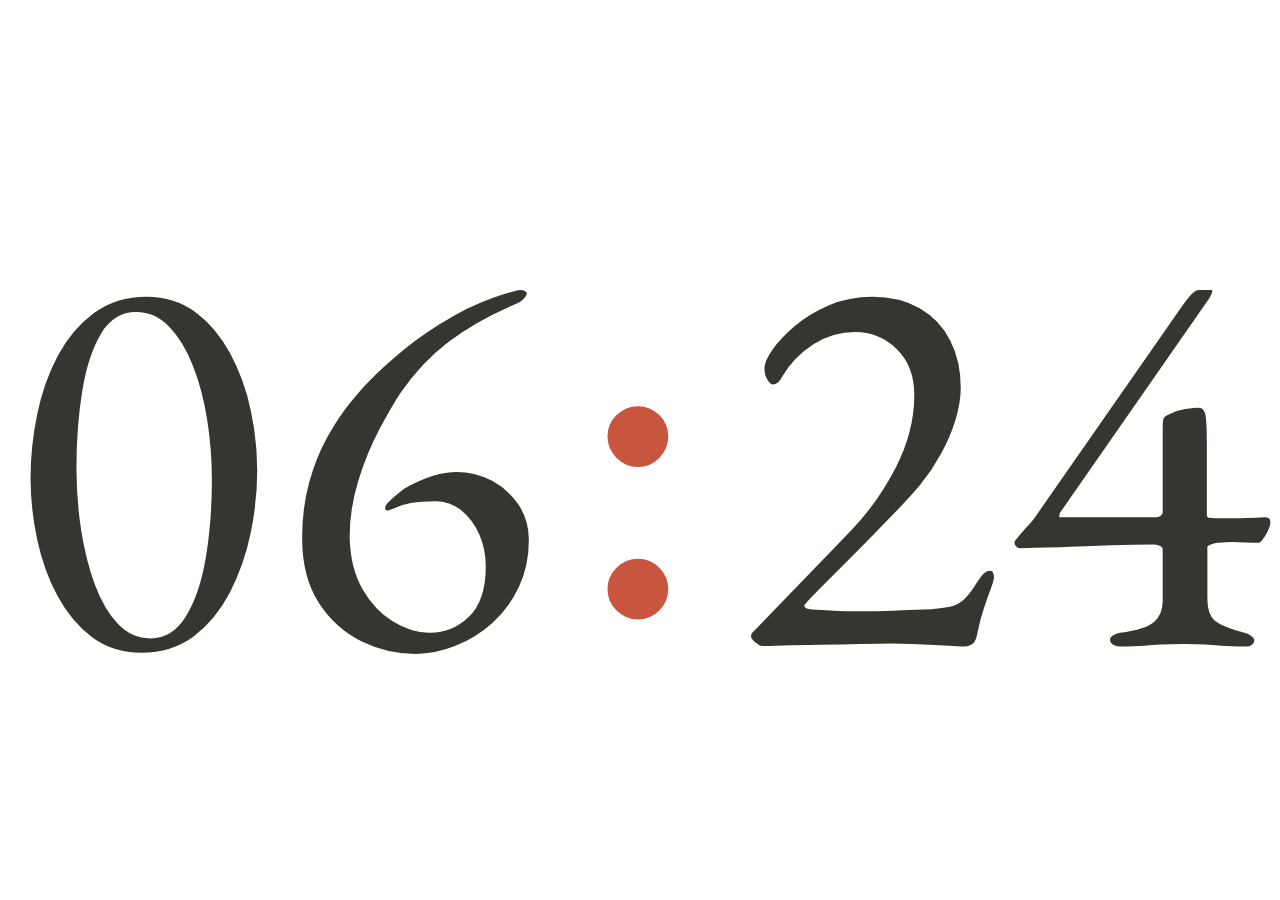
==== clock/index.html @ f42fbe76 "Merge date into clock, tighten layouts, rework settings page - clock: analog/digital/date can be com" ====
<!doctype html>
<html lang="ko">
<head>
<meta charset="utf-8">
<meta name="viewport" content="width=device-width, initial-scale=1">
<title>Clock</title>
<link rel="preconnect" href="https://fonts.googleapis.com">
<link rel="preconnect" href="https://fonts.gstatic.com" crossorigin>
<link rel="stylesheet" href="https://fonts.googleapis.com/css2?family=EB+Garamond:wght@400;500&family=Noto+Serif+KR:wght@400;500&display=swap">
<link rel="stylesheet" href="../shared/base.css">
<style>
  #app { display: inline-flex; align-items: center; line-height: 1; white-space: nowrap; }
  #app.column { flex-direction: column; }

  .stack { display: flex; flex-direction: column; align-items: center; gap: 0.12em; }
  .stack.start { align-items: flex-start; }
  .stack.end { align-items: flex-end; }

  .digital { display: flex; align-items: baseline; letter-spacing: 0.01em; }
  .colon { color: var(--accent); margin: 0 0.04em; transform: translateY(-0.06em); }
  .blink .colon { animation: blink 1s steps(1) infinite; }
  @keyframes blink { 50% { opacity: 0.15; } }
  .digital .small { font-size: 0.32em; color: var(--muted); margin-left: 0.2em; }
  .digital .ampm { margin: 0 0.25em 0 0; }

  /* 디지털과 함께일 때: 한 줄 / 날짜만 있을 때: 두 줄 */
  .date { font-size: 0.27em; color: var(--muted); letter-spacing: 0.03em; }
  .date .md { color: var(--text); }
  .date.solo { font-size: 1em; color: var(--text); text-align: center; letter-spacing: 0; }
  .date.solo .sub { display: block; font-size: 0.34em; color: var(--muted); margin-top: 0.3em; letter-spacing: 0.04em; }
  .date:not(.solo) .year { display: none; }
  .stack.start .date.solo { text-align: left; }
  .stack.end .date.solo { text-align: right; }

  .analog { position: relative; flex: none; }
  .analog svg { width: 100%; height: 100%; display: block; overflow: visible; }
  .analog .stack { position: absolute; left: 50%; top: 66%; transform: translate(-50%, -50%); }
  .tick { stroke: var(--muted); stroke-width: 1.2; stroke-linecap: round; }
  .tick.major { stroke: var(--text); stroke-width: 2; }
  .hand { stroke: var(--text); stroke-linecap: round; }
  .hand.second { stroke: var(--accent); stroke-width: 1.2; }
  .pin { fill: var(--accent); }
</style>
</head>
<body>
<div id="app"></div>
<script type="module">
  import { param, numParam, onVisible, pad } from '../shared/common.js';
  import { fit, autoFit } from '../shared/fit.js';

  // ── 옵션 ─────────────────────────────────────────────
  //   analog / digital / date = 0|1   표시할 요소
  //   pos = left|right|top|bottom|inside   글자(디지털·날짜) 기준 아날로그 위치
  //   datefirst=1   날짜를 디지털 위에
  //   gap=0.3       아날로그와 글자 사이 간격 (em)
  //   hand=0        아날로그 초침 숨김 / seconds=1 디지털 초 표시
  //   hour12=1, blink=0, lang=en, tz=Asia/Seoul
  const on = (k, d) => param(k, d) === '1';
  const legacy = param('style', '');                     // 이전 주소(?style=analog) 호환
  const show = {
    analog: on('analog', legacy === 'analog' ? '1' : '0'),
    digital: on('digital', legacy === 'analog' ? '0' : '1'),
    date: on('date', '0'),
  };
  const pos = param('pos', 'left');
  const dateFirst = on('datefirst', '0');
  const gap = numParam('gap', 0.3);
  const showHand = on('hand', '1');
  const showSeconds = on('seconds', '0');
  const hour12 = on('hour12', '0');
  const blink = on('blink', '1');
  const lang = param('lang', 'ko');
  const tz = param('tz', undefined);

  // ── 시간 ─────────────────────────────────────────────
  const partsFmt = new Intl.DateTimeFormat('en-GB', {
    timeZone: tz, hour: '2-digit', minute: '2-digit', second: '2-digit', hourCycle: 'h23',
  });
  function now() {
    const p = Object.fromEntries(partsFmt.formatToParts(new Date()).map((x) => [x.type, x.value]));
    return { h: Number(p.hour), m: Number(p.minute), s: Number(p.second) };
  }
  const locale = lang === 'en' ? 'en-US' : 'ko-KR';
  const dfmt = (o) => new Intl.DateTimeFormat(locale, { timeZone: tz, ...o });
  const mdFmt = dfmt({ month: 'long', day: 'numeric' });
  const yFmt = dfmt({ year: 'numeric' });
  const wdFmt = dfmt({ weekday: 'long' });

  // ── 구조 만들기 ───────────────────────────────────────
  const app = document.getElementById('app');
  const el = (tag, cls, html = '') => Object.assign(document.createElement(tag), { className: cls, innerHTML: html });

  const stack = el('div', `stack ${show.analog ? { left: 'start', right: 'end' }[pos] ?? '' : ''}`);
  const digital = show.digital && el('div', `digital${blink ? ' blink' : ''}`,
    `<span class="small ampm" ${hour12 ? '' : 'hidden'}></span><span class="hh"></span><span class="colon">:</span><span class="mm"></span><span class="small ss" ${showSeconds ? '' : 'hidden'}></span>`);
  const date = show.date && el('div', `date${show.digital ? '' : ' solo'}`,
    `<span class="md"></span> <span class="sub"><span class="year"></span><span class="year"> · </span><span class="wd accent"></span></span>`);
  for (const part of dateFirst ? [date, digital] : [digital, date]) if (part) stack.append(part);
  const hasText = show.digital || show.date;

  let analog = null;
  if (show.analog) {
    analog = el('div', 'analog');
    const ticks = Array.from({ length: 12 }, (_, i) => {
      const major = i % 3 === 0;
      return `<line class="tick${major ? ' major' : ''}" x1="100" y1="${major ? 8 : 10}" x2="100" y2="${major ? 20 : 16}" transform="rotate(${i * 30} 100 100)"/>`;
    }).join('');
    analog.innerHTML = `
      <svg viewBox="0 0 200 200" aria-label="analog clock">
        ${ticks}
        <line data-h class="hand" x1="100" y1="112" x2="100" y2="52" stroke-width="4"/>
        <line data-m class="hand" x1="100" y1="114" x2="100" y2="28" stroke-width="2.4"/>
        ${showHand ? '<line data-s class="hand second" x1="100" y1="120" x2="100" y2="22"/>' : ''}
        <circle class="pin" cx="100" cy="100" r="3"/>
      </svg>`;
  }

  // 배치
  if (analog && hasText && pos === 'inside') {
    analog.append(stack);
    app.append(analog);
  } else {
    const parts = [analog, hasText && stack].filter(Boolean);
    if (pos === 'right' || pos === 'bottom') parts.reverse();
    app.append(...parts);
    if (pos === 'top' || pos === 'bottom') app.classList.add('column');
    app.style.gap = `${gap}em`;
  }

  // 콜론 깜박임을 실제 초에 맞춤
  if (digital) digital.querySelector('.colon').style.animationDelay = `-${Date.now() % 1000}ms`;

  // ── 그리기 ───────────────────────────────────────────
  const set = (node, text) => { if (node && node.textContent !== text) node.textContent = text; };
  let lastDay = '';

  function render() {
    const { h, m, s } = now();
    if (digital) {
      set(digital.querySelector('.ampm'), h < 12 ? (lang === 'en' ? 'AM' : '오전') : (lang === 'en' ? 'PM' : '오후'));
      set(digital.querySelector('.hh'), hour12 ? String(h % 12 || 12) : pad(h));
      set(digital.querySelector('.mm'), pad(m));
      set(digital.querySelector('.ss'), pad(s));
    }
    if (analog) {
      const rot = (sel, deg) => analog.querySelector(sel)?.setAttribute('transform', `rotate(${deg} 100 100)`);
      rot('[data-h]', (h % 12) * 30 + m * 0.5);
      rot('[data-m]', m * 6 + s * 0.1);
      rot('[data-s]', s * 6);
    }
    if (date) {
      const d = new Date();
      const day = mdFmt.format(d) + yFmt.format(d);
      if (day !== lastDay) {
        lastDay = day;
        set(date.querySelector('.md'), mdFmt.format(d));
        set(date.querySelector('.year'), yFmt.format(d));
        set(date.querySelector('.wd'), wdFmt.format(d));
        layout();
      }
    }
  }

  // 아날로그 크기를 글자 덩어리에 맞춘 뒤 전체를 임베드에 꽉 채움
  function layout() {
    app.style.fontSize = '100px';
    if (analog) {
      stack.style.fontSize = '';
      const sw = stack.offsetWidth / 100, sh = stack.offsetHeight / 100;
      let d = 1;
      if (hasText) {
        if (pos === 'inside') {
          d = 4;
          stack.style.fontSize = `${Math.min((d * 0.46) / sw, (d * 0.2) / sh)}em`;
        } else if (pos === 'top' || pos === 'bottom') {
          d = Math.max(sw * 0.8, sh * 2);
        } else {
          d = Math.max(sh * 1.1, 1);
        }
      }
      analog.style.width = analog.style.height = `${d}em`;
    }
    fit(app);
  }

  render();
  autoFit(layout);
  function loop() {
    render();
    setTimeout(loop, 1000 - (Date.now() % 1000) + 5);
  }
  setTimeout(loop, 1000 - (Date.now() % 1000) + 5);
  onVisible(render);
</script>
</body>
</html>
---- shared/base.css ----
/* 공통 토큰 — 노션의 기본 글자색에 맞추고 배경은 항상 투명 */
:root {
  --text: rgb(55, 53, 47);
  --muted: rgba(55, 53, 47, 0.55);
  --line: rgba(55, 53, 47, 0.14);
  --accent: #c8553d;
  --serif: "EB Garamond", "Noto Serif KR", "Nanum Myeongjo", "AppleMyungjo", Georgia, serif;
}
@media (prefers-color-scheme: dark) {
  :root:not([data-theme="light"]) {
    --text: rgba(255, 255, 255, 0.86);
    --muted: rgba(255, 255, 255, 0.48);
    --line: rgba(255, 255, 255, 0.14);
  }
}
:root[data-theme="dark"] {
  --text: rgba(255, 255, 255, 0.86);
  --muted: rgba(255, 255, 255, 0.48);
  --line: rgba(255, 255, 255, 0.14);
}

*, *::before, *::after { box-sizing: border-box; }

html, body {
  margin: 0;
  height: 100%;
  background: transparent;
  color: var(--text);
  font-family: var(--serif);
  font-variant-numeric: lining-nums tabular-nums;
  -webkit-font-smoothing: antialiased;
  overflow: hidden;
  user-select: none;
}

body {
  display: grid;
  place-items: center;
  padding: 2px;
}

button {
  font: inherit;
  color: inherit;
  background: none;
  border: 0;
  padding: 0;
  cursor: pointer;
}

.muted { color: var(--muted); }
.accent { color: var(--accent); }
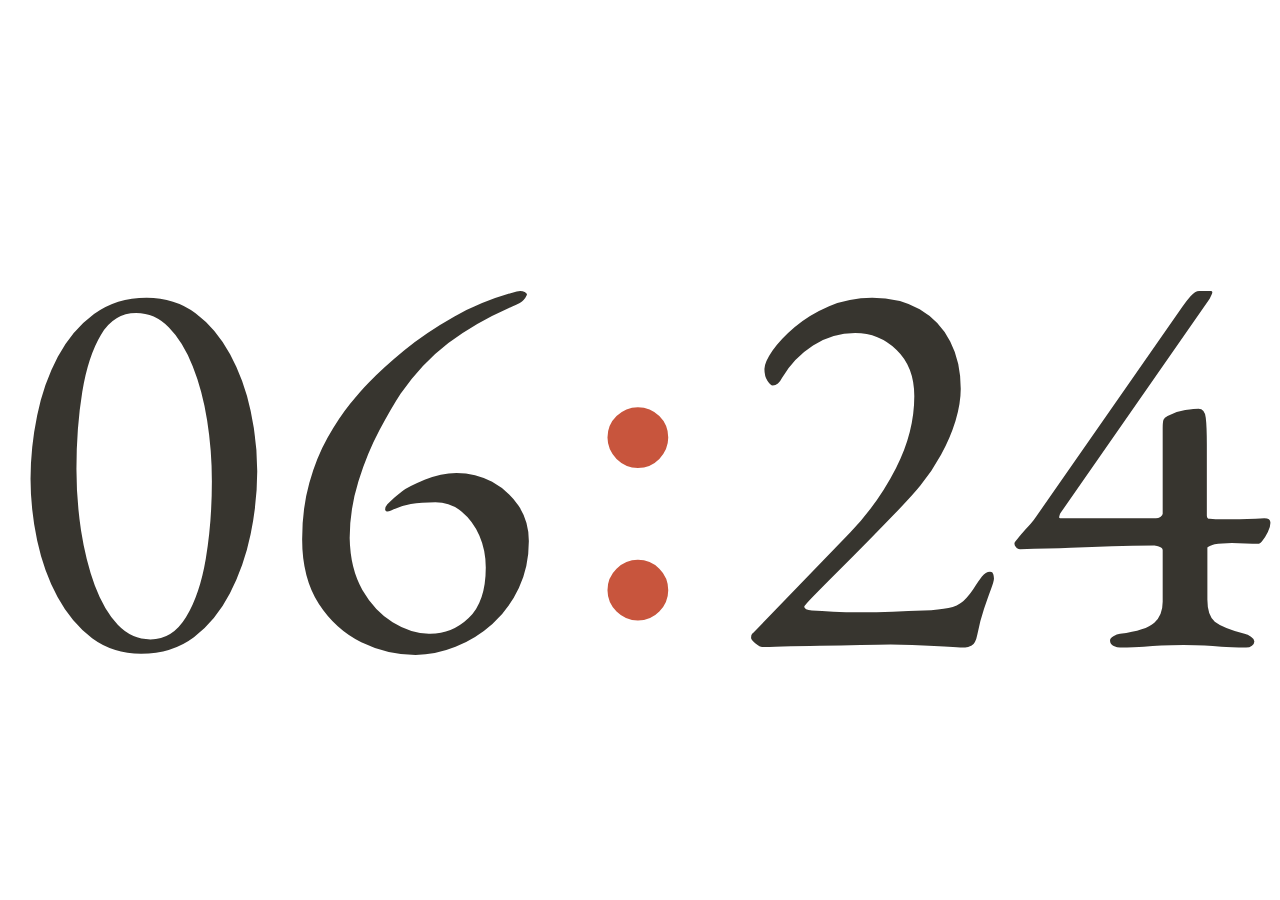
==== commit 69712495: "Clock: center date under hh:mm, smaller and tighter; softer colon blink Co-Authored-By: Claude Opus " ====
--- a/clock/index.html
+++ b/clock/index.html
@@ -12,25 +12,25 @@
   #app { display: inline-flex; align-items: center; line-height: 1; white-space: nowrap; }
   #app.column { flex-direction: column; }
 
-  .stack { display: flex; flex-direction: column; align-items: center; gap: 0.12em; }
-  .stack.start { align-items: flex-start; }
-  .stack.end { align-items: flex-end; }
+  .stack { display: flex; flex-direction: column; align-items: center; gap: 0.04em; }
 
-  .digital { display: flex; align-items: baseline; letter-spacing: 0.01em; }
+  .digital { display: flex; align-items: baseline; letter-spacing: 0.01em; line-height: 0.8; }  /* 숫자는 아래로 내려가는 획이 없어서 줄 높이를 줄임 */
   .colon { color: var(--accent); margin: 0 0.04em; transform: translateY(-0.06em); }
   .blink .colon { animation: blink 1s steps(1) infinite; }
-  @keyframes blink { 50% { opacity: 0.15; } }
+  @keyframes blink { 50% { opacity: 0.45; } }
   .digital .small { font-size: 0.32em; color: var(--muted); margin-left: 0.2em; }
   .digital .ampm { margin: 0 0.25em 0 0; }
+  /* 초·오전/오후와 같은 폭의 빈 자리를 반대편에 둬서 시:분이 정확히 가운데 오게 함 */
+  .digital .ghost { visibility: hidden; }
+  .digital .ss.ghost { margin: 0 0.2em 0 0; }
+  .digital .ampm.ghost { margin: 0 0 0 0.25em; }
 
   /* 디지털과 함께일 때: 한 줄 / 날짜만 있을 때: 두 줄 */
-  .date { font-size: 0.27em; color: var(--muted); letter-spacing: 0.03em; }
+  .date { font-size: 0.22em; color: var(--muted); letter-spacing: 0.03em; }
   .date .md { color: var(--text); }
   .date.solo { font-size: 1em; color: var(--text); text-align: center; letter-spacing: 0; }
   .date.solo .sub { display: block; font-size: 0.34em; color: var(--muted); margin-top: 0.3em; letter-spacing: 0.04em; }
   .date:not(.solo) .year { display: none; }
-  .stack.start .date.solo { text-align: left; }
-  .stack.end .date.solo { text-align: right; }
 
   .analog { position: relative; flex: none; }
   .analog svg { width: 100%; height: 100%; display: block; overflow: visible; }
@@ -90,9 +90,9 @@
   const app = document.getElementById('app');
   const el = (tag, cls, html = '') => Object.assign(document.createElement(tag), { className: cls, innerHTML: html });
 
-  const stack = el('div', `stack ${show.analog ? { left: 'start', right: 'end' }[pos] ?? '' : ''}`);
+  const stack = el('div', 'stack');
   const digital = show.digital && el('div', `digital${blink ? ' blink' : ''}`,
-    `<span class="small ampm" ${hour12 ? '' : 'hidden'}></span><span class="hh"></span><span class="colon">:</span><span class="mm"></span><span class="small ss" ${showSeconds ? '' : 'hidden'}></span>`);
+    `<span class="small ss ghost" ${showSeconds ? '' : 'hidden'}>00</span><span class="small ampm" ${hour12 ? '' : 'hidden'}></span><span class="hh"></span><span class="colon">:</span><span class="mm"></span><span class="small ss" ${showSeconds ? '' : 'hidden'}></span><span class="small ampm ghost" ${hour12 ? '' : 'hidden'}></span>`);
   const date = show.date && el('div', `date${show.digital ? '' : ' solo'}`,
     `<span class="md"></span> <span class="sub"><span class="year"></span><span class="year"> · </span><span class="wd accent"></span></span>`);
   for (const part of dateFirst ? [date, digital] : [digital, date]) if (part) stack.append(part);
@@ -137,10 +137,10 @@
   function render() {
     const { h, m, s } = now();
     if (digital) {
-      set(digital.querySelector('.ampm'), h < 12 ? (lang === 'en' ? 'AM' : '오전') : (lang === 'en' ? 'PM' : '오후'));
+      digital.querySelectorAll('.ampm').forEach((n) => set(n, h < 12 ? (lang === 'en' ? 'AM' : '오전') : (lang === 'en' ? 'PM' : '오후')));
       set(digital.querySelector('.hh'), hour12 ? String(h % 12 || 12) : pad(h));
       set(digital.querySelector('.mm'), pad(m));
-      set(digital.querySelector('.ss'), pad(s));
+      set(digital.querySelector('.ss:not(.ghost)'), pad(s));
     }
     if (analog) {
       const rot = (sel, deg) => analog.querySelector(sel)?.setAttribute('transform', `rotate(${deg} 100 100)`);
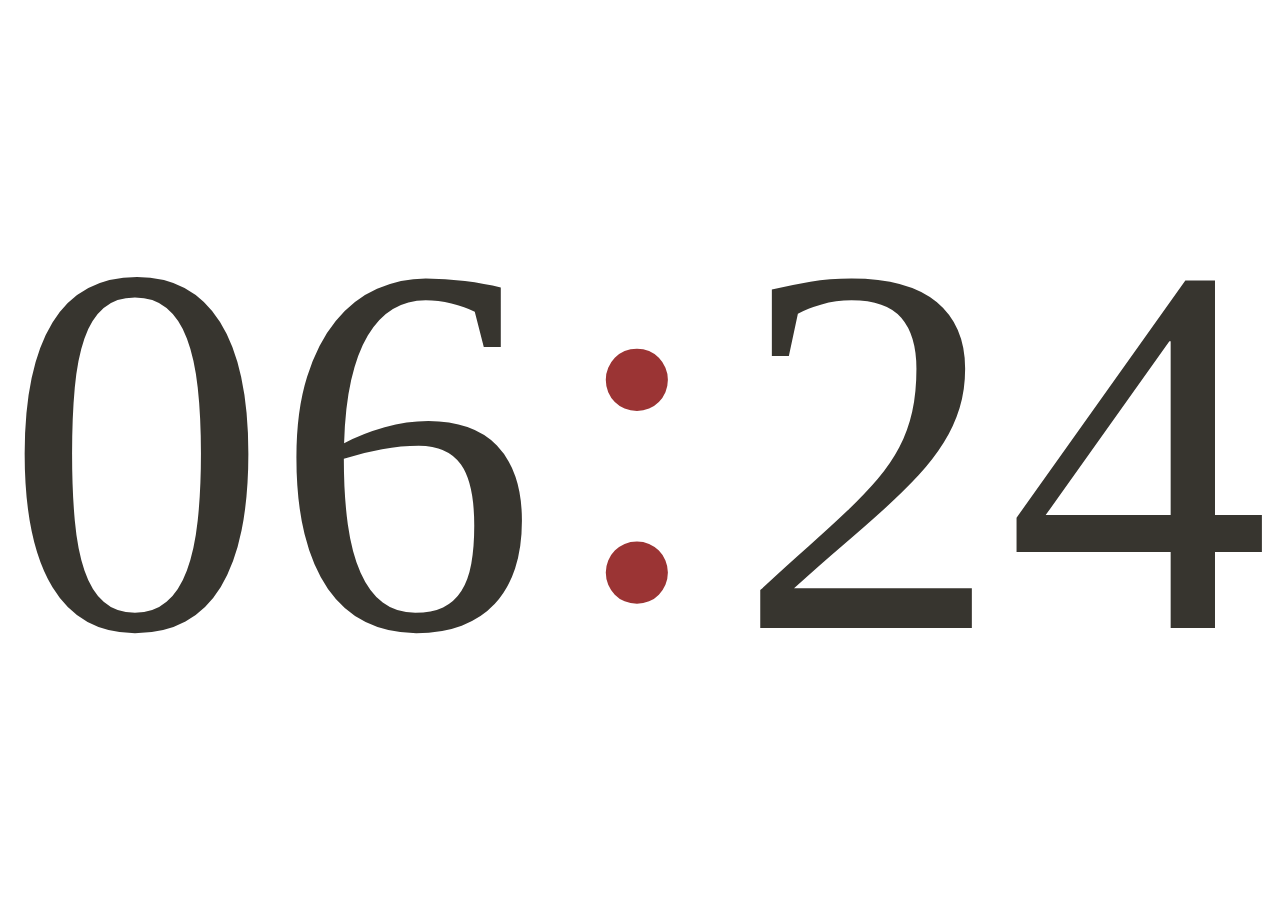
==== commit 7c986bee: "Design system: Times display numerals, RIDI Batang text, oxblood accent Adds accent-text for small a" ====
--- a/clock/index.html
+++ b/clock/index.html
@@ -6,35 +6,36 @@
 <title>Clock</title>
 <link rel="preconnect" href="https://fonts.googleapis.com">
 <link rel="preconnect" href="https://fonts.gstatic.com" crossorigin>
-<link rel="stylesheet" href="https://fonts.googleapis.com/css2?family=EB+Garamond:wght@400;500&family=Noto+Serif+KR:wght@400;500&display=swap">
+<link rel="stylesheet" href="https://fonts.googleapis.com/css2?family=Noto+Serif+KR:wght@400;500&family=Tinos:wght@400;700&display=swap">
 <link rel="stylesheet" href="../shared/base.css">
+<link rel="stylesheet" href="../shared/weather.css">
 <style>
+  /* 왼쪽 | (위 / 가운데 / 아래) | 오른쪽 — 왼쪽·오른쪽 칸은 전체 높이를 차지 */
   #app { display: inline-flex; align-items: center; line-height: 1; white-space: nowrap; }
-  #app.column { flex-direction: column; }
-
-  .stack { display: flex; flex-direction: column; align-items: center; gap: 0.04em; }
-
-  .digital { display: flex; align-items: baseline; letter-spacing: 0.01em; line-height: 0.8; }  /* 숫자는 아래로 내려가는 획이 없어서 줄 높이를 줄임 */
+  .col { display: flex; flex-direction: column; align-items: center; }
+  .slot { display: flex; flex-direction: column; align-items: center; gap: 0.1em; }
+  /* 디지털과 날짜가 붙어 있으면 더 가깝게 */
+  .item.digital + .item.date, .item.date + .item.digital { margin-top: -0.06em; }
+
+  .digital-face { font-family: var(--font-display); display: flex; align-items: baseline; letter-spacing: 0.01em; line-height: 0.8; }
   .colon { color: var(--accent); margin: 0 0.04em; transform: translateY(-0.06em); }
-  .blink .colon { animation: blink 1s steps(1) infinite; }
+  /* 1초 켜짐 · 1초 흐림 */
+  .blink .colon { animation: blink 2s steps(1) infinite; }
   @keyframes blink { 50% { opacity: 0.45; } }
-  .digital .small { font-size: 0.32em; color: var(--muted); margin-left: 0.2em; }
-  .digital .ampm { margin: 0 0.25em 0 0; }
-  /* 초·오전/오후와 같은 폭의 빈 자리를 반대편에 둬서 시:분이 정확히 가운데 오게 함 */
-  .digital .ghost { visibility: hidden; }
-  .digital .ss.ghost { margin: 0 0.2em 0 0; }
-  .digital .ampm.ghost { margin: 0 0 0 0.25em; }
-
-  /* 디지털과 함께일 때: 한 줄 / 날짜만 있을 때: 두 줄 */
-  .date { font-size: 0.22em; color: var(--muted); letter-spacing: 0.03em; }
-  .date .md { color: var(--text); }
-  .date.solo { font-size: 1em; color: var(--text); text-align: center; letter-spacing: 0; }
-  .date.solo .sub { display: block; font-size: 0.34em; color: var(--muted); margin-top: 0.3em; letter-spacing: 0.04em; }
-  .date:not(.solo) .year { display: none; }
-
-  .analog { position: relative; flex: none; }
-  .analog svg { width: 100%; height: 100%; display: block; overflow: visible; }
-  .analog .stack { position: absolute; left: 50%; top: 66%; transform: translate(-50%, -50%); }
+  .digital-face .small { font-size: 0.32em; color: var(--muted); margin-left: 0.2em; }
+  .digital-face .ampm { margin: 0 0.25em 0 0; }
+
+  /* 디지털과 같은 칸이면 한 줄, 아니면 연도까지 두 줄 */
+  .date-face { font-size: 0.22em; color: var(--muted); letter-spacing: 0.03em; }
+  .date-face .md { color: var(--text); }
+  .date-face.solo { font-size: 0.5em; color: var(--text); text-align: center; letter-spacing: 0; }
+  .date-face.solo .sub { display: block; font-size: 0.34em; color: var(--muted); margin-top: 0.3em; letter-spacing: 0.04em; }
+  .date-face:not(.solo) .year { display: none; }
+
+  .analog-face { position: relative; width: 1.6em; height: 1.6em; }
+  /* 아날로그와 같은 칸의 디지털·날짜는 시계 안쪽 아래에 */
+  .analog-face .inner { position: absolute; left: 50%; top: 66%; transform: translate(-50%, -50%); display: flex; flex-direction: column; align-items: center; gap: 0.1em; }
+  .analog-face svg { width: 100%; height: 100%; display: block; overflow: visible; }
   .tick { stroke: var(--muted); stroke-width: 1.2; stroke-linecap: round; }
   .tick.major { stroke: var(--text); stroke-width: 2; }
   .hand { stroke: var(--text); stroke-linecap: round; }
@@ -49,22 +50,43 @@
   import { fit, autoFit } from '../shared/fit.js';
 
   // ── 옵션 ─────────────────────────────────────────────
-  //   analog / digital / date = 0|1   표시할 요소
-  //   pos = left|right|top|bottom|inside   글자(디지털·날짜) 기준 아날로그 위치
-  //   datefirst=1   날짜를 디지털 위에
-  //   gap=0.3       아날로그와 글자 사이 간격 (em)
-  //   hand=0        아날로그 초침 숨김 / seconds=1 디지털 초 표시
-  //   hour12=1, blink=0, lang=en, tz=Asia/Seoul
+  // 배치: top / left / center / right / bottom = 쉼표로 나열한 요소 (한 칸에 여러 개면 위아래로 쌓임)
+  //       요소: analog, digital, date, weather      예) ?left=analog&center=digital,date
+  // 크기: asize, dsize, datesize, wsize (기본 1)   간격: gap=0.15 (em)
+  // 기타: hand=0 (초침 숨김), seconds=1, hour12=1, blink=0, lang=en, tz=Asia/Seoul
+  //       날씨는 city / name / tomorrow (날씨 위젯과 같음), wdir=auto|row|column (방향)
+  const SLOTS = ['top', 'left', 'center', 'right', 'bottom'];
+  const ITEMS = ['analog', 'digital', 'date', 'weather'];
   const on = (k, d) => param(k, d) === '1';
-  const legacy = param('style', '');                     // 이전 주소(?style=analog) 호환
-  const show = {
-    analog: on('analog', legacy === 'analog' ? '1' : '0'),
-    digital: on('digital', legacy === 'analog' ? '0' : '1'),
-    date: on('date', '0'),
-  };
-  const pos = param('pos', 'left');
-  const dateFirst = on('datefirst', '0');
-  const gap = numParam('gap', 0.3);
+
+  function readSlots() {
+    const slots = Object.fromEntries(SLOTS.map((s) => [s, []]));
+    const used = new Set();
+    let any = false;
+    for (const s of SLOTS) {
+      for (const it of param(s, '').split(',').map((x) => x.trim())) {
+        if (ITEMS.includes(it) && !used.has(it)) { slots[s].push(it); used.add(it); any = true; }
+      }
+    }
+    if (any) return slots;
+    // 이전 주소 호환: analog/digital/date + pos(+datefirst)
+    const legacy = param('style', '');
+    const showAnalog = on('analog', legacy === 'analog' ? '1' : '0');
+    const text = [on('digital', legacy === 'analog' ? '0' : '1') && 'digital', on('date', '0') && 'date'].filter(Boolean);
+    if (on('datefirst', '0')) text.reverse();
+    slots.center = text;
+    if (showAnalog) {
+      const pos = param('pos', 'left');
+      if (text.length === 0 || pos === 'inside') slots.center.unshift('analog');
+      else slots[SLOTS.includes(pos) && pos !== 'center' ? pos : 'left'].push('analog');
+    }
+    return slots;
+  }
+
+  const slots = readSlots();
+  const where = (it) => SLOTS.find((s) => slots[s].includes(it));
+  const size = (k) => Math.min(4, Math.max(0.2, numParam(k, 1)));
+  const gap = numParam('gap', 0.15);
   const showHand = on('hand', '1');
   const showSeconds = on('seconds', '0');
   const hour12 = on('hour12', '0');
@@ -86,49 +108,80 @@
   const yFmt = dfmt({ year: 'numeric' });
   const wdFmt = dfmt({ weekday: 'long' });
 
-  // ── 구조 만들기 ───────────────────────────────────────
+  // ── 요소 만들기 ───────────────────────────────────────
   const app = document.getElementById('app');
   const el = (tag, cls, html = '') => Object.assign(document.createElement(tag), { className: cls, innerHTML: html });
-
-  const stack = el('div', 'stack');
-  const digital = show.digital && el('div', `digital${blink ? ' blink' : ''}`,
-    `<span class="small ss ghost" ${showSeconds ? '' : 'hidden'}>00</span><span class="small ampm" ${hour12 ? '' : 'hidden'}></span><span class="hh"></span><span class="colon">:</span><span class="mm"></span><span class="small ss" ${showSeconds ? '' : 'hidden'}></span><span class="small ampm ghost" ${hour12 ? '' : 'hidden'}></span>`);
-  const date = show.date && el('div', `date${show.digital ? '' : ' solo'}`,
-    `<span class="md"></span> <span class="sub"><span class="year"></span><span class="year"> · </span><span class="wd accent"></span></span>`);
-  for (const part of dateFirst ? [date, digital] : [digital, date]) if (part) stack.append(part);
-  const hasText = show.digital || show.date;
-
-  let analog = null;
-  if (show.analog) {
-    analog = el('div', 'analog');
-    const ticks = Array.from({ length: 12 }, (_, i) => {
-      const major = i % 3 === 0;
-      return `<line class="tick${major ? ' major' : ''}" x1="100" y1="${major ? 8 : 10}" x2="100" y2="${major ? 20 : 16}" transform="rotate(${i * 30} 100 100)"/>`;
-    }).join('');
-    analog.innerHTML = `
-      <svg viewBox="0 0 200 200" aria-label="analog clock">
-        ${ticks}
-        <line data-h class="hand" x1="100" y1="112" x2="100" y2="52" stroke-width="4"/>
-        <line data-m class="hand" x1="100" y1="114" x2="100" y2="28" stroke-width="2.4"/>
-        ${showHand ? '<line data-s class="hand second" x1="100" y1="120" x2="100" y2="22"/>' : ''}
-        <circle class="pin" cx="100" cy="100" r="3"/>
-      </svg>`;
-  }
-
-  // 배치
-  if (analog && hasText && pos === 'inside') {
-    analog.append(stack);
-    app.append(analog);
-  } else {
-    const parts = [analog, hasText && stack].filter(Boolean);
-    if (pos === 'right' || pos === 'bottom') parts.reverse();
-    app.append(...parts);
-    if (pos === 'top' || pos === 'bottom') app.classList.add('column');
-    app.style.gap = `${gap}em`;
-  }
-
-  // 콜론 깜박임을 실제 초에 맞춤
-  if (digital) digital.querySelector('.colon').style.animationDelay = `-${Date.now() % 1000}ms`;
+  const faces = {};
+
+  function makeItem(kind) {
+    const item = el('div', `item ${kind}`);
+    const k = { analog: 'asize', digital: 'dsize', date: 'datesize', weather: 'wsize' }[kind];
+    // 날씨는 기본 크기가 0.5em이라 배율을 곱해서 적용
+    item.style.fontSize = `${(kind === 'weather' ? 0.5 : 1) * size(k)}em`;
+
+    if (kind === 'digital') {
+      faces.digital = el('div', `digital-face${blink ? ' blink' : ''}`,
+        `<span class="small ampm" ${hour12 ? '' : 'hidden'}></span><span class="hh"></span><span class="colon">:</span><span class="mm"></span><span class="small ss" ${showSeconds ? '' : 'hidden'}></span>`);
+      // 깜박임을 실제 초(짝수 초 켜짐)에 맞춤
+      faces.digital.querySelector('.colon').style.animationDelay = `-${Date.now() % 2000}ms`;
+      item.append(faces.digital);
+    } else if (kind === 'date') {
+      const solo = where('digital') !== where('date');
+      faces.date = el('div', `date-face${solo ? ' solo' : ''}`,
+        `<span class="md"></span> <span class="sub"><span class="year"></span><span class="year"> · </span><span class="wd accent"></span></span>`);
+      item.append(faces.date);
+    } else if (kind === 'analog') {
+      const ticks = Array.from({ length: 12 }, (_, i) => {
+        const major = i % 3 === 0;
+        return `<line class="tick${major ? ' major' : ''}" x1="100" y1="${major ? 8 : 10}" x2="100" y2="${major ? 20 : 16}" transform="rotate(${i * 30} 100 100)"/>`;
+      }).join('');
+      faces.analog = el('div', 'analog-face', `
+        <svg viewBox="0 0 200 200" aria-label="analog clock">
+          ${ticks}
+          <line data-h class="hand" x1="100" y1="112" x2="100" y2="52" stroke-width="4"/>
+          <line data-m class="hand" x1="100" y1="114" x2="100" y2="28" stroke-width="2.4"/>
+          ${showHand ? '<line data-s class="hand second" x1="100" y1="120" x2="100" y2="22"/>' : ''}
+          <circle class="pin" cx="100" cy="100" r="3"/>
+        </svg>`);
+      item.append(faces.analog);
+    } else if (kind === 'weather') {
+      // 방향: 자동이면 왼쪽·오른쪽 칸을 혼자 차지할 때 세로, 그 외엔 가로
+      const wdir = param('wdir', 'auto');
+      const s = where('weather');
+      const column = wdir === 'column' || (wdir === 'auto' && (s === 'left' || s === 'right') && slots[s].length === 1);
+      import('../shared/weather.js').then(({ createWeather }) => {
+        const wx = createWeather(() => layout());
+        wx.classList.toggle('column', column);
+        item.append(wx);
+        layout();
+      });
+    }
+    return item;
+  }
+
+  // 아날로그와 디지털·날짜가 같은 칸이면 글자를 시계 안에 넣음 (날씨는 그대로 쌓임)
+  let inner = null;
+  const slotEl = (name) => {
+    const list = slots[name];
+    if (!list.length) return null;
+    const box = el('div', `slot ${name}`);
+    const insideKinds = list.includes('analog') ? list.filter((it) => it === 'digital' || it === 'date') : [];
+    for (const it of list) {
+      if (insideKinds.includes(it)) continue;
+      const item = makeItem(it);
+      if (it === 'analog' && insideKinds.length) {
+        inner = el('div', 'inner');
+        inner.append(...insideKinds.map(makeItem));
+        faces.analog.append(inner);
+      }
+      box.append(item);
+    }
+    return box;
+  };
+  const col = el('div', 'col');
+  col.append(...['top', 'center', 'bottom'].map(slotEl).filter(Boolean));
+  app.append(...[slotEl('left'), col.children.length ? col : null, slotEl('right')].filter(Boolean));
+  app.style.gap = col.style.gap = `${gap}em`;
 
   // ── 그리기 ───────────────────────────────────────────
   const set = (node, text) => { if (node && node.textContent !== text) node.textContent = text; };
@@ -136,50 +189,58 @@
 
   function render() {
     const { h, m, s } = now();
-    if (digital) {
-      digital.querySelectorAll('.ampm').forEach((n) => set(n, h < 12 ? (lang === 'en' ? 'AM' : '오전') : (lang === 'en' ? 'PM' : '오후')));
-      set(digital.querySelector('.hh'), hour12 ? String(h % 12 || 12) : pad(h));
-      set(digital.querySelector('.mm'), pad(m));
-      set(digital.querySelector('.ss:not(.ghost)'), pad(s));
-    }
-    if (analog) {
-      const rot = (sel, deg) => analog.querySelector(sel)?.setAttribute('transform', `rotate(${deg} 100 100)`);
+    const d = faces.digital;
+    if (d) {
+      set(d.querySelector('.ampm'), h < 12 ? (lang === 'en' ? 'AM' : '오전') : (lang === 'en' ? 'PM' : '오후'));
+      set(d.querySelector('.hh'), hour12 ? String(h % 12 || 12) : pad(h));
+      set(d.querySelector('.mm'), pad(m));
+      set(d.querySelector('.ss'), pad(s));
+    }
+    if (faces.analog) {
+      const rot = (sel, deg) => faces.analog.querySelector(sel)?.setAttribute('transform', `rotate(${deg} 100 100)`);
       rot('[data-h]', (h % 12) * 30 + m * 0.5);
       rot('[data-m]', m * 6 + s * 0.1);
       rot('[data-s]', s * 6);
     }
-    if (date) {
-      const d = new Date();
-      const day = mdFmt.format(d) + yFmt.format(d);
-      if (day !== lastDay) {
-        lastDay = day;
-        set(date.querySelector('.md'), mdFmt.format(d));
-        set(date.querySelector('.year'), yFmt.format(d));
-        set(date.querySelector('.wd'), wdFmt.format(d));
+    if (faces.date) {
+      const day = new Date();
+      const key = mdFmt.format(day) + yFmt.format(day);
+      if (key !== lastDay) {
+        lastDay = key;
+        set(faces.date.querySelector('.md'), mdFmt.format(day));
+        set(faces.date.querySelector('.year'), yFmt.format(day));
+        set(faces.date.querySelector('.wd'), wdFmt.format(day));
         layout();
       }
     }
   }
 
-  // 아날로그 크기를 글자 덩어리에 맞춘 뒤 전체를 임베드에 꽉 채움
+  // 같은 칸의 날짜를 초·오전/오후를 뺀 시:분 아래 가운데로 옮김
+  function centerDate() {
+    if (!faces.date || !faces.digital || where('date') !== where('digital')) return;
+    const width = (sel) => {
+      const n = faces.digital.querySelector(sel);
+      if (n.hidden) return 0;
+      const st = getComputedStyle(n);
+      return n.getBoundingClientRect().width + parseFloat(st.marginLeft) + parseFloat(st.marginRight);
+    };
+    const shift = (width('.ampm') - width('.ss')) / 2;
+    faces.date.style.transform = `translateX(${shift / parseFloat(getComputedStyle(faces.date).fontSize)}em)`;
+  }
+
+  // 시계 안쪽 글자를 원 아래쪽 공간에 맞는 크기로
+  function fitInner() {
+    if (!inner) return;
+    inner.style.fontSize = '';
+    const em = parseFloat(getComputedStyle(faces.analog).fontSize);
+    const w = inner.offsetWidth / em, h = inner.offsetHeight / em, d = 1.6;
+    inner.style.fontSize = `${Math.min((d * 0.46) / w, (d * 0.2) / h)}em`;
+  }
+
   function layout() {
     app.style.fontSize = '100px';
-    if (analog) {
-      stack.style.fontSize = '';
-      const sw = stack.offsetWidth / 100, sh = stack.offsetHeight / 100;
-      let d = 1;
-      if (hasText) {
-        if (pos === 'inside') {
-          d = 4;
-          stack.style.fontSize = `${Math.min((d * 0.46) / sw, (d * 0.2) / sh)}em`;
-        } else if (pos === 'top' || pos === 'bottom') {
-          d = Math.max(sw * 0.8, sh * 2);
-        } else {
-          d = Math.max(sh * 1.1, 1);
-        }
-      }
-      analog.style.width = analog.style.height = `${d}em`;
-    }
+    centerDate();
+    fitInner();
     fit(app);
   }
 
--- a/shared/base.css
+++ b/shared/base.css
@@ -1,22 +1,33 @@
-/* 공통 토큰 — 노션의 기본 글자색에 맞추고 배경은 항상 투명 */
+/* 공통 토큰 — 노션의 기본 글자색에 맞추고 배경은 항상 투명 (디자인 시스템 프로필: 타임즈 + 옥스블러드) */
+/* color-scheme이 바깥 페이지(노션)와 다르면 브라우저가 iframe에 불투명 배경을 칠하므로,
+   라이트·다크를 모두 지원한다고 선언해 노션 쪽 설정과 항상 맞춤 */
+:root { color-scheme: light dark; }
+:root[data-theme="light"] { color-scheme: light; }
+:root[data-theme="dark"] { color-scheme: dark; }
 :root {
   --text: rgb(55, 53, 47);
-  --muted: rgba(55, 53, 47, 0.55);
+  --muted: rgba(55, 53, 47, 0.68);
   --line: rgba(55, 53, 47, 0.14);
-  --accent: #c8553d;
-  --serif: "EB Garamond", "Noto Serif KR", "Nanum Myeongjo", "AppleMyungjo", Georgia, serif;
+  --accent: #9b3434;
+  --accent-text: #9b3434;
+  --font-display: "Times New Roman", Tinos, Times, RIDIBatang, "Noto Serif KR", serif;
+  --font-text: RIDIBatang, "Times New Roman", Tinos, "Noto Serif KR", AppleMyungjo, serif;
 }
 @media (prefers-color-scheme: dark) {
   :root:not([data-theme="light"]) {
     --text: rgba(255, 255, 255, 0.86);
     --muted: rgba(255, 255, 255, 0.48);
     --line: rgba(255, 255, 255, 0.14);
+    --accent: #ba3e3e;
+    --accent-text: #cb6565;
   }
 }
 :root[data-theme="dark"] {
   --text: rgba(255, 255, 255, 0.86);
   --muted: rgba(255, 255, 255, 0.48);
   --line: rgba(255, 255, 255, 0.14);
+  --accent: #ba3e3e;
+  --accent-text: #cb6565;
 }
 
 *, *::before, *::after { box-sizing: border-box; }
@@ -26,7 +37,7 @@
   height: 100%;
   background: transparent;
   color: var(--text);
-  font-family: var(--serif);
+  font-family: var(--font-text);
   font-variant-numeric: lining-nums tabular-nums;
   -webkit-font-smoothing: antialiased;
   overflow: hidden;
@@ -49,4 +60,4 @@
 }
 
 .muted { color: var(--muted); }
-.accent { color: var(--accent); }
+.accent { color: var(--accent-text); }
--- a/shared/weather.css
+++ b/shared/weather.css
@@ -0,0 +1,21 @@
+/* 날씨 요소 — 날씨 단독 위젯과 시계 대시보드가 함께 사용 (모든 치수는 em) */
+.wx { display: inline-flex; align-items: center; line-height: 1.15; white-space: nowrap; }
+.wx .emoji { font-family: "Apple Color Emoji", "Segoe UI Emoji", "Noto Color Emoji", sans-serif; line-height: 1; }
+.wx .today { display: flex; align-items: center; gap: 0.3em; }
+.wx .today .emoji { font-size: 1.9em; transform: translateY(0.1em); }  /* 이모지 중심을 온도 줄에 맞춤 */
+.wx .label { font-size: 0.42em; color: var(--muted); letter-spacing: 0.03em; }
+.wx .pct { color: var(--accent-text); font-size: 0.85em; margin-left: 0.15em; }
+.wx .sep { color: var(--muted); margin: 0 0.12em; }
+.wx .tomorrow { margin-left: 0.5em; padding-left: 0.5em; border-left: 1px solid var(--line); }
+.wx .tomorrow .label { font-size: 0.32em; }
+.wx .tomorrow .row { display: flex; align-items: center; gap: 0.2em; font-size: 0.5em; margin-top: 0.12em; }
+.wx .tomorrow .emoji { font-size: 1.5em; }
+/* 최고/최저를 분수처럼 위아래로 */
+.wx .frac { display: inline-flex; flex-direction: column; align-items: center; font-size: 0.78em; line-height: 1.05; }
+.wx .frac > :first-child { border-bottom: 1px solid var(--muted); padding: 0 0.1em 0.06em; margin-bottom: 0.06em; }
+/* 세로 배치 */
+.wx.column { flex-direction: column; text-align: center; }
+.wx.column .today { flex-direction: column; gap: 0.15em; }
+.wx.column .today .emoji { transform: none; }
+.wx.column .tomorrow { margin: 0.4em 0 0; padding: 0.35em 0 0; border-left: 0; border-top: 1px solid var(--line); }
+.wx.column .tomorrow .row { justify-content: center; }
